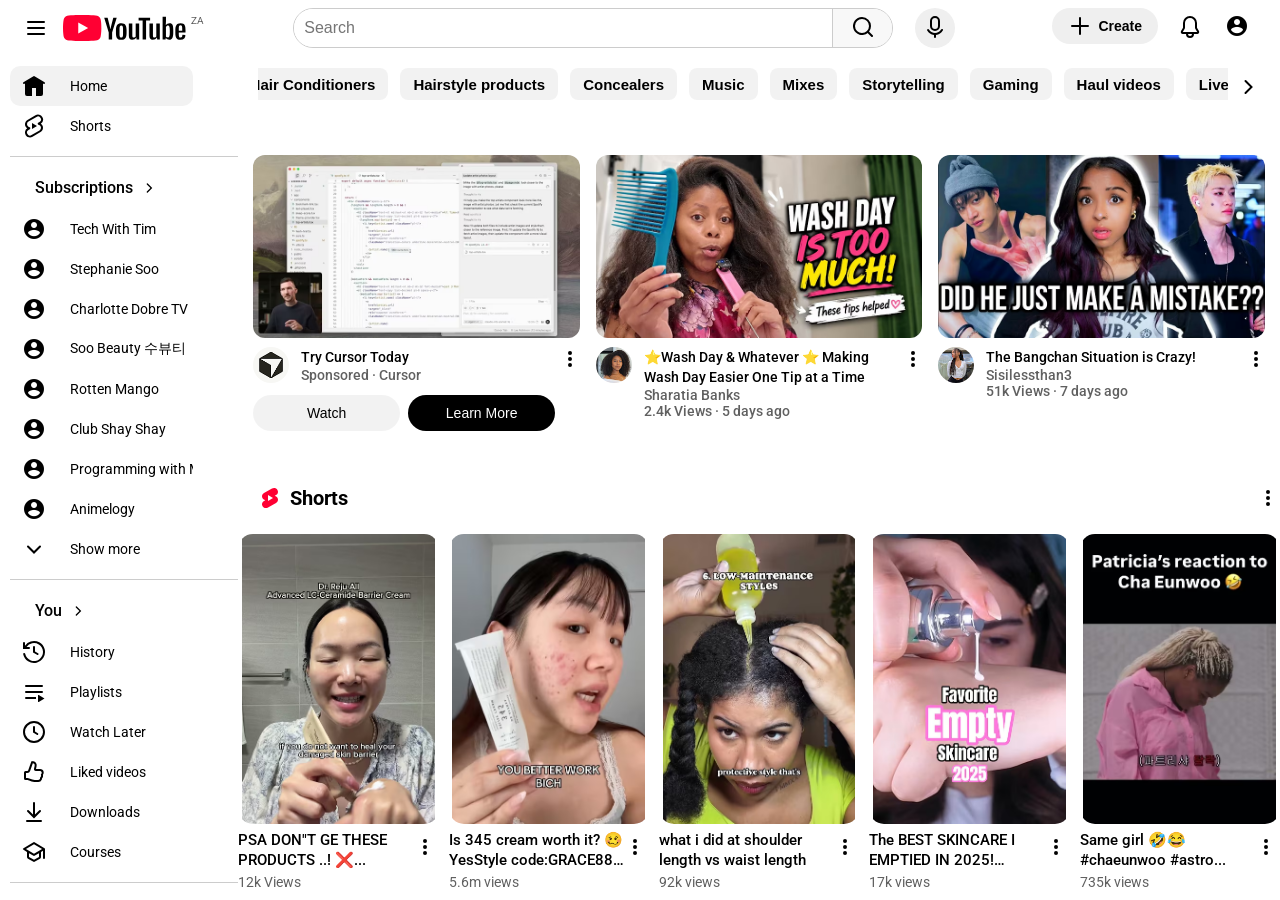
==== home.html @ f0dc00d4 "completed the dashboard and a simple generic login page" ====
<!DOCTYPE html>
<html lang="en">
  <head>
    <meta charset="UTF-8" />
    <meta name="viewport" content="width=device-width, initial-scale=1.0" />
    <meta http-equiv="X-UA-Compatible" content="ie=edge" />
    <link rel="stylesheet" href="style.css" />
    <link rel="stylesheet" href="responsive.css" />
    <link
      href="https://fonts.googleapis.com/icon?family=Material+Icons"
      rel="stylesheet"
    />
    <title>YouTube | Clone</title>
  </head>

  <body>
    <header class="navbar">
      <div class="logo">
        <img class="svg-icon" src="assets/menu.svg" alt="Menu Icon" />
        <img src="assets/logo.svg" alt="" /> <sup> ZA</sup>
      </div>
      <div class="searchbar">
        <form class="search">
          <input type="text" placeholder="Search" />
          <button><img src="assets/searchicon.svg" alt="Search Icon" /></button>
        </form>
        <button id="mic-button">
          <img
            class="icon"
            src="assets/voice_search.svg"
            alt="Voice Search Icon"
          />
        </button>
      </div>

      <div id="navigation-icons">
        <button id="create_button">
          <img src="assets/add.svg" alt="Add Icon" />
          <h3>Create</h3>
        </button>
        <button id="bell-button">
          <img
            class="icon"
            src="assets/notification.svg"
            alt="Notification Bell Icon"
          />
        </button>
        <button id="profile">
          <i class="material-icons account-icon">account_circle</i>
        </button>
      </div>
    </header>

    <!-- main starts here -->
    <main class="main">
      <!-- left section -->
      <div class="categories">
        <div class="category-section">
          <span class="category active">
            <img src="assets/home.svg" alt="Home Icon" />
            Home
          </span>
          <span class="category">
            <img src="assets/shorts.svg" alt="Shorts Icon" /> Shorts
          </span>
        </div>
        <!-- 2nd catergory section  -->

        <div class="category-section">
          <p class="category_heading">
            Subscriptions <img src="assets/arrow.svg" alt="" />
          </p>
          <span class="category">
            <i class="material-icons">account_circle</i>
            Tech With Tim
          </span>
          <span class="category">
            <i class="material-icons">account_circle</i>
            Stephanie Soo
          </span>
          <span class="category">
            <i class="material-icons">account_circle</i>
            Charlotte Dobre TV
          </span>
          <span class="category">
            <i class="material-icons">account_circle</i>
            Soo Beauty 수뷰티
          </span>
          <span class="category">
            <i class="material-icons">account_circle</i>
            Rotten Mango
          </span>
          <span class="category">
            <i class="material-icons">account_circle</i>
            Club Shay Shay
          </span>
          <span class="category">
            <i class="material-icons">account_circle</i>
            Programming with Mosh
          </span>
          <span class="category">
            <i class="material-icons">account_circle</i>
            Animelogy
          </span>
          <span class="category">
            <img src="assets/down-arrow.svg" alt="Down Arrow Icon" />
            Show more
          </span>
        </div>
        <!-- 3rd catergory section  -->
        <div class="category-section">
          <p class="category_heading">
            You <img src="assets/arrow.svg" alt="" />
          </p>
          <span class="category">
            <img src="assets/history.svg" alt="History Clock Icon" />
            History
          </span>
          <span class="category">
            <img src="assets/playlist.svg" alt="History Clock Icon" />
            Playlists
          </span>
          <span class="category">
            <img src="assets/watch-later.svg" alt="History Clock Icon" />
            Watch Later
          </span>
          <span class="category">
            <img src="assets/liked-videos.svg" alt="History Clock Icon" />
            Liked videos
          </span>
          <span class="category">
            <img src="assets/downloads.svg" alt="History Clock Icon" />
            Downloads
          </span>
          <span class="category">
            <img src="assets/courses.svg" alt="History Clock Icon" />
            Courses
          </span>
        </div>
        <!-- 4th catergory section  -->
        <div class="category-section">
          <p class="category_heading">Explore</p>
          <span class="category">
            <img src="assets/music.svg" alt="History Clock Icon" />
            Music
          </span>
          <span class="category">
            <img src="assets/gaming.svg" alt="History Clock Icon" />
            Gaming
          </span>
          <span class="category">
            <img src="assets/news.svg" alt="History Clock Icon" />
            News
          </span>
          <span class="category">
            <img src="assets/down-arrow.svg" alt="History Clock Icon" />
            Show more
          </span>
        </div>
        <!-- 5th catergory section  -->
        <div class="category-section">
          <p class="category_heading">More from YouTube</p>
          <span class="category">
            <img src="assets/youtube-premium.svg" alt="History Clock Icon" />
            YouTube Premium
          </span>
          <span class="category">
            <img src="assets/youtube-music.svg" alt="History Clock Icon" />
            YouTube Music
          </span>
          <span class="category">
            <img src="assets/youtube-kids.svg" alt="History Clock Icon" />
            YouTube Kids
          </span>
        </div>
        <!-- 6th catergory section  -->
        <div class="category-section">
          <span class="category">
            <img src="assets/reporthistory.svg" alt="History Clock Icon" />
            Report history
          </span>
        </div>

        <div class="cagories-footer">
          <div class="footer-section">
            <span>About</span>
            <span>Press</span>
            <span>Copyright</span>
            <span>Contact Us</span>
            <span>Creator</span>
            <span>Advertise</span>
            <span>Developers</span>
          </div>
          <div class="footer-section">
            <span>Terms</span>
            <span>Privacy</span>
            <span>Policy & Safety</span>
            <span>How YouTube works</span>
            <span>Test new features</span>
          </div>
          <span class="copyright">&copy; 2026 Google LLC</span>
        </div>
      </div>
      <!-- videos section -->
      <div class="videos">
        <div id="rect">
          <div class="filter-section">
            <button class="fs-btn active">All</button>
            <button class="fs-btn">Hair Conditioners</button>
            <button class="fs-btn">Hairstyle products</button>
            <button class="fs-btn">Concealers</button>
            <button class="fs-btn">Music</button>
            <button class="fs-btn">Mixes</button>
            <button class="fs-btn">Storytelling</button>
            <button class="fs-btn">Gaming</button>
            <button class="fs-btn">Haul videos</button>
            <button class="fs-btn">Live</button>
            <button class="fs-btn">AI</button>
            <!-- <button class="fs-btn">BTS</button> -->
          </div>

          <div id="next">
            <button id="next-button">
              <img src="assets/arrow.svg" alt="" />
            </button>
          </div>
        </div>
        <div class="video-grid">
          <div class="video">
            <div class="thumbnail">
              <img src="assets/cursoradv.avif" alt="" />
            </div>
            <div class="details">
              <div class="profile">
                <img src="assets/cursor.png" alt="" />
              </div>
              <div class="video-details">
                <p>Try Cursor Today</p>
                <div class="posted-by">
                  <span>Sponsored · Cursor</span>
                </div>
              </div>

              <!-- menu dots icon -->
              <div class="video-menu">
                <img src="assets/dots.svg" alt="" />
              </div>
            </div>
            <div id="ad-btn">
              <button id="ad-light">Watch</button>
              <button id="ad-dark">Learn More</button>
            </div>
          </div>
          <div class="video">
            <div class="thumbnail">
              <img src="assets/shartia.avif" alt="" />
            </div>
            <div class="details">
              <div class="profile">
                <img src="assets/shartia_profile.jpg" alt="" />
              </div>
              <div class="video-details">
                <p>
                  ⭐️Wash Day & Whatever ⭐️ Making Wash Day Easier One Tip at a
                  Time
                </p>
                <div class="posted-by">
                  <span>Sharatia Banks</span>
                  <div class="views-date">
                    <span>2.4k Views</span>
                    <span>·</span>
                    <span>5 days ago</span>
                  </div>
                </div>
              </div>
              <div class="video-menu">
                <img src="assets/dots.svg" alt="" />
              </div>
            </div>
          </div>
          <div class="video">
            <div class="thumbnail">
              <img src="assets/sisi.avif" alt="" />
            </div>
            <div class="details">
              <div class="profile">
                <img src="assets/sisi_profile.jpg" alt="" />
              </div>
              <div class="video-details">
                <p>The Bangchan Situation is Crazy!</p>
                <div class="posted-by">
                  <span>Sisilessthan3</span>
                  <div class="views-date">
                    <span>51k Views</span>
                    <span>·</span>
                    <span>7 days ago</span>
                  </div>
                </div>
              </div>
              <div class="video-menu">
                <img src="assets/dots.svg" alt="" />
              </div>
            </div>
          </div>
        </div>
        <!-- shorts -->
        <div id="shorts-section">
          <span id="rectangle-shorts">
            <img src="assets/redshorts.svg" alt="Shorts Icon in Colour" />
            <h2>Shorts</h2>
          </span>
          <span id="ellipses-dots">
            <img src="assets/dots.svg" alt="Dots" />
          </span>
        </div>
        <!-- shorts 1 -->
        <div class="shorts-grid">
          <div class="shorts">
            <img src="assets/shorts1.avif" alt="" />

            <div class="details">
              <div class="video-details">
                <p>PSA DON"T GE THESE PRODUCTS ..! ❌...</p>

                <div class="views-date">
                  <span>12k Views</span>
                </div>
              </div>
              <div class="video-menu">
                <img src="assets/dots.svg" alt="" />
              </div>
            </div>
          </div>

          <!-- shorts 2 -->

          <div class="shorts">
            <img src="assets/shorts2.avif" alt="" />

            <div class="details">
              <div class="video-details">
                <p>
                  Is 345 cream worth it? 🥴YesStyle code:GRACE888 to get $$..
                </p>

                <div class="views-date">
                  <span>5.6m views</span>
                </div>
              </div>
              <div class="video-menu">
                <img src="assets/dots.svg" alt="" />
              </div>
            </div>
          </div>

          <!-- shorts 3 -->

          <div class="shorts">
            <img src="assets/shorts3.avif" alt="" />

            <div class="details">
              <div class="video-details">
                <p>what i did at shoulder length vs waist length</p>

                <div class="views-date">
                  <span>92k views</span>
                </div>
              </div>
              <div class="video-menu">
                <img src="assets/dots.svg" alt="" />
              </div>
            </div>
          </div>

          <!-- shorts 4 -->

          <div class="shorts">
            <img src="assets/shorts4.avif" alt="" />

            <div class="details">
              <div class="video-details">
                <p>The BEST SKINCARE I EMPTIED IN 2025! #skincareempties</p>

                <div class="views-date">
                  <span>17k views</span>
                </div>
              </div>
              <div class="video-menu">
                <img src="assets/dots.svg" alt="" />
              </div>
            </div>
          </div>

          <!-- shorts 5 -->

          <div class="shorts">
            <img src="assets/shorts5.avif" alt="" />

            <div class="details">
              <div class="video-details">
                <p>Same girl 🤣😂#chaeunwoo #astro...</p>

                <div class="views-date">
                  <span>735k views</span>
                </div>
              </div>
              <div class="video-menu">
                <img src="assets/dots.svg" alt="" />
              </div>
            </div>
          </div>
        </div>

        <!-- 2nd video grid section -->
        <div class="video-grid">
          <div class="video">
            <div class="thumbnail">
              <img src="assets/v1.webp" alt="" />
            </div>
            <div class="details">
              <div class="profile">
                <img src="assets/v1_profile.jpg" alt="" />
              </div>
              <div class="video-details">
                <p>How To Learn To Code In 2026</p>
                <div class="posted-by">
                  <span>Tina Huang</span>
                  <div class="views-date">
                    <span>585k Views</span>
                    <span>·</span>
                    <span>2 months ago</span>
                  </div>
                </div>
              </div>
              <div class="video-menu">
                <img src="assets/dots.svg" alt="" />
              </div>
            </div>
          </div>

          <div class="video">
            <div class="thumbnail">
              <img src="assets/v2.webp" alt="" />
            </div>
            <div class="details">
              <div class="profile">
                <img src="assets/v2_profile.jpg" alt="" />
              </div>
              <div class="video-details">
                <p>
                  #170) WE ARE ENDING THIS! Hyperpigmentation Finale! Chemist...
                </p>
                <div class="posted-by">
                  <span>Chemist Confessions</span>
                  <div class="views-date">
                    <span>17k Views</span>
                    <span>·</span>
                    <span>2 months ago</span>
                  </div>
                </div>
              </div>
              <div class="video-menu">
                <img src="assets/dots.svg" alt="" />
              </div>
            </div>
          </div>
          <div class="video">
            <div class="thumbnail">
              <img src="assets/v3.webp" alt="" />
            </div>
            <div class="details">
              <div class="profile">
                <img src="assets/v3_profile.jpg" alt="" />
              </div>
              <div class="video-details">
                <p>
                  Playlist 1940s Vintage Jazz | Smooth Swing Classics for Cozy
                  Evenings and..
                </p>
                <div class="posted-by">
                  <span>Beret Jazz Café</span>
                  <div class="views-date">
                    <span>96 Views</span>
                    <span>·</span>
                    <span>3 days ago</span>
                  </div>
                </div>
              </div>
              <div class="video-menu">
                <img src="assets/dots.svg" alt="" />
              </div>
            </div>
          </div>

          <div class="video">
            <div class="thumbnail">
              <img src="assets/v4.webp" alt="" />
            </div>
            <div class="details">
              <div class="profile">
                <img src="assets/v4_profile.jpg" alt="" />
              </div>
              <div class="video-details">
                <p>The Truth About My Life in Korea(It's Not What You Think)</p>
                <div class="posted-by">
                  <span>Esther Imoowo</span>
                  <div class="views-date">
                    <span>9.2k views</span>
                    <span>·</span>
                    <span>3 days ago</span>
                  </div>
                </div>
              </div>
              <div class="video-menu">
                <img src="assets/dots.svg" alt="" />
              </div>
            </div>
          </div>

          <div class="video">
            <div class="thumbnail">
              <img src="assets/v5.webp" alt="" />
            </div>
            <div class="details">
              <div class="profile">
                <img src="assets/v5_profile.jpg" alt="" />
              </div>
              <div class="video-details">
                <p>
                  GUESS THE NIGERIAN (FT. NELLA ROSE, DARKEST MAN & SHTSNGIGS)
                </p>
                <div class="posted-by">
                  <span>Harry Pinero</span>
                  <div class="views-date">
                    <span>1.1m views</span>
                    <span>·</span>
                    <span>2 months ago</span>
                  </div>
                </div>
              </div>
              <div class="video-menu">
                <img src="assets/dots.svg" alt="" />
              </div>
            </div>
          </div>

          <div class="video">
            <div class="thumbnail">
              <img src="assets/v6.webp" alt="" />
            </div>
            <div class="details">
              <div class="profile">
                <img src="assets/v6_profile.jpg" alt="" />
              </div>
              <div class="video-details">
                <p>
                  Calm Productivity 🌿 R&B & lofi Beats for Peaceful Focus &
                  Flow
                </p>
                <div class="posted-by">
                  <span>Lumea Focus</span>
                  <div class="views-date">
                    <span>291k Views</span>
                    <span>·</span>
                    <span>6 months ago</span>
                  </div>
                </div>
              </div>
              <div class="video-menu">
                <img src="assets/dots.svg" alt="" />
              </div>
            </div>
          </div>

          <div class="video">
            <div class="thumbnail">
              <img src="assets/v7.webp" alt="" />
            </div>
            <div class="details">
              <div class="profile">
                <img src="assets/v7_profile.jpg" alt="" />
              </div>
              <div class="video-details">
                <p>
                  Dr. Althea 345 cream & Cleansing Balm..Honest review🌸#grwm
                  #fashio..
                </p>
                <div class="posted-by">
                  <span>Rose Benn</span>
                  <div class="views-date">
                    <span>64 views</span>
                    <span>·</span>
                    <span>1 day ago</span>
                  </div>
                </div>
              </div>
              <div class="video-menu">
                <img src="assets/dots.svg" alt="" />
              </div>
            </div>
          </div>

          <div class="video">
            <div class="thumbnail">
              <img src="assets/v8.webp" alt="" />
            </div>
            <div class="details">
              <div class="profile">
                <img src="assets/v8_profile.jpg" alt="" />
              </div>
              <div class="video-details">
                <p>
                  WELL, I TRIED THE BLUE BOTTLES..(cecred protection collection
                  review)
                </p>
                <div class="posted-by">
                  <span>WillOnAWhim</span>
                  <div class="views-date">
                    <span>26k views</span>
                    <span>·</span>
                    <span>3 weeks ago</span>
                  </div>
                </div>
              </div>
              <div class="video-menu">
                <img src="assets/dots.svg" alt="" />
              </div>
            </div>
          </div>

          <div class="video">
            <div class="thumbnail">
              <img src="assets/v9.webp" alt="" />
            </div>
            <div class="details">
              <div class="profile">
                <img src="assets/v9_profile.jpg" alt="" />
              </div>
              <div class="video-details">
                <p>THE WORKOUT SPLIT THAT TRANSFORMED MY PHYSIQUE (my...</p>
                <div class="posted-by">
                  <span>MDJ FITNESS</span>
                  <div class="views-date">
                    <span>1.9m views</span>
                    <span>·</span>
                    <span>2 years ago</span>
                  </div>
                </div>
              </div>
              <div class="video-menu">
                <img src="assets/dots.svg" alt="" />
              </div>
            </div>
          </div>

          <div class="video">
            <div class="thumbnail">
              <img src="assets/v10.webp" alt="" />
            </div>
            <div class="details">
              <div class="profile">
                <img src="assets/v10_profile.jpg" alt="" />
              </div>
              <div class="video-details">
                <p>
                  Reborn, I Wished Them Well and Married His Eldest Brother, the
                  One He...
                </p>
                <div class="posted-by">
                  <span>Love Turned Cold</span>
                  <div class="views-date">
                    <span>14k views</span>
                    <span>·</span>
                    <span>2 weeks ago</span>
                  </div>
                </div>
              </div>
              <div class="video-menu">
                <img src="assets/dots.svg" alt="" />
              </div>
            </div>
          </div>
          <div class="video">
            <div class="thumbnail">
              <img src="assets/v11.webp" alt="" />
            </div>
            <div class="details">
              <div class="profile">
                <img src="assets/v11_profile.jpg" alt="" />
              </div>
              <div class="video-details">
                <p>I Made Korean Vocabulary Impossible to Forget</p>
                <div class="posted-by">
                  <span>Korean with Ina</span>
                  <div class="views-date">
                    <span>39k views</span>
                    <span>·</span>
                    <span>11 days ago</span>
                  </div>
                </div>
              </div>
              <div class="video-menu">
                <img src="assets/dots.svg" alt="" />
              </div>
            </div>
          </div>

          <div class="video">
            <div class="thumbnail">
              <img src="assets/v12.webp" alt="" />
            </div>
            <div class="details">
              <div class="profile">
                <img src="assets/v12_profile.jpg" alt="" />
              </div>
              <div class="video-details">
                <p>How I finally got rid of my PITTED scarring</p>
                <div class="posted-by">
                  <span>Edward Avila</span>
                  <div class="views-date">
                    <span>79k views</span>
                    <span>·</span>
                    <span>12 days ago</span>
                  </div>
                </div>
              </div>
              <div class="video-menu">
                <img src="assets/dots.svg" alt="" />
              </div>
            </div>
          </div>

          <div class="video">
            <div class="thumbnail">
              <img src="assets/v13.webp" alt="" />
            </div>
            <div class="details">
              <div class="profile">
                <img src="assets/v13_profile.jpg" alt="" />
              </div>
              <div class="video-details">
                <p>If I Had 30 days To Get Lean, I'd Do This</p>
                <div class="posted-by">
                  <span>Henley Fitness</span>
                  <div class="views-date">
                    <span>96k views</span>
                    <span>·</span>
                    <span>1 month ago</span>
                  </div>
                </div>
              </div>
              <div class="video-menu">
                <img src="assets/dots.svg" alt="" />
              </div>
            </div>
          </div>

          <div class="video">
            <div class="thumbnail">
              <img src="assets/v14.webp" alt="" />
            </div>
            <div class="details">
              <div class="profile">
                <img src="assets/v14_profile.jpg" alt="" />
              </div>
              <div class="video-details">
                <p>
                  Every Product I've Emptied in 2026 (and What I'd Rebuy 👀)
                </p>
                <div class="posted-by">
                  <span>Hyram</span>
                  <div class="views-date">
                    <span>39k views</span>
                    <span>·</span>
                    <span>13 days ago</span>
                  </div>
                </div>
              </div>
              <div class="video-menu">
                <img src="assets/dots.svg" alt="" />
              </div>
            </div>
          </div>

          <div class="video">
            <div class="thumbnail">
              <img src="assets/v15.webp" alt="" />
            </div>
            <div class="details">
              <div class="profile">
                <img src="assets/v15_profile.jpg" alt="" />
              </div>
              <div class="video-details">
                <p>
                  Late Night Smooth R&B Playlist ♟️ Chill vibe (The Queen's
                  Gambit Tribute)
                </p>
                <div class="posted-by">
                  <span>Soft Room</span>
                  <div class="views-date">
                    <span>376 views</span>
                    <span>·</span>
                    <span>1 day ago</span>
                  </div>
                </div>
              </div>
              <div class="video-menu">
                <img src="assets/dots.svg" alt="" />
              </div>
            </div>
          </div>

          <div class="video">
            <div class="thumbnail">
              <img src="assets/v16.jpg" alt="" />
            </div>
            <div class="details">
              <div class="profile"></div>
              <div class="video-details">
                <p>
                  Mix - [CHOREOGRAPHY] BTS (방탄소년단) '달려 라 방탄 (RUN BTS)'
                  Dance Practice
                </p>
                <div class="posted-by">
                  <span>BTS, Miguel, j-hope and more</span>
                </div>
              </div>
              <div class="video-menu">
                <img src="assets/dots.svg" alt="" />
              </div>
            </div>
          </div>

          <div class="video">
            <div class="thumbnail">
              <img src="assets/v17.webp" alt="" />
            </div>
            <div class="details">
              <div class="profile">
                <img src="assets/v17_profile.jpg" alt="" />
              </div>
              <div class="video-details">
                <p>Every Deep Core Mistake And How To Fix Them</p>
                <div class="posted-by">
                  <span>Meli</span>
                  <div class="views-date">
                    <span>142k views</span>
                    <span>·</span>
                    <span>2 weeks ago</span>
                  </div>
                </div>
              </div>
              <div class="video-menu">
                <img src="assets/dots.svg" alt="" />
              </div>
            </div>
          </div>

          <div class="video">
            <div class="thumbnail">
              <img src="assets/v18.webp" alt="" />
            </div>
            <div class="details">
              <div class="profile">
                <img src="assets/v18_profile.jpg" alt="" />
              </div>
              <div class="video-details">
                <p>
                  The Exact 30-Day Protocol That Reversed My Gut Damage, Acne
                  &...
                </p>
                <div class="posted-by">
                  <span>Health Coach Kayo | Nutritionist</span>
                  <div class="views-date">
                    <span>80k views</span>
                    <span>·</span>
                    <span>1 month ago</span>
                  </div>
                </div>
              </div>
              <div class="video-menu">
                <img src="assets/dots.svg" alt="" />
              </div>
            </div>
          </div>

          <div class="video">
            <div class="thumbnail">
              <img src="assets/v19.webp" alt="" />
            </div>
            <div class="details">
              <div class="profile">
                <img src="assets/v19_profile.jpg" alt="" />
              </div>
              <div class="video-details">
                <p>Best of Got Damned 👉 Seasons 20 & 21 | Wild 'N Out</p>
                <div class="posted-by">
                  <span>Wild 'N Out</span>
                  <div class="views-date">
                    <span>1.8m views</span>
                    <span>·</span>
                    <span>4 months ago</span>
                  </div>
                </div>
              </div>
              <div class="video-menu">
                <img src="assets/dots.svg" alt="" />
              </div>
            </div>
          </div>

          <div class="video">
            <div class="thumbnail">
              <img src="assets/v20.webp" alt="" />
            </div>
            <div class="details">
              <div class="profile">
                <img src="assets/v20_profile.jpg" alt="" />
              </div>
              <div class="video-details">
                <p>
                  Vlog🥊3 | balancing lifting & kickboxing, what I eat, new
                  routine, making steam..
                </p>
                <div class="posted-by">
                  <span>Dodo</span>
                  <div class="views-date">
                    <span>108k views</span>
                    <span>·</span>
                    <span>4 daysago</span>
                  </div>
                </div>
              </div>
              <div class="video-menu">
                <img src="assets/dots.svg" alt="" />
              </div>
            </div>
          </div>

          <div class="video">
            <div class="thumbnail">
              <img src="assets/v21.webp" alt="" />
            </div>
            <div class="details">
              <div class="profile">
                <img src="assets/v21_profile.jpg" alt="" />
              </div>
              <div class="video-details">
                <p>Koreans react to How beautiful SOUTH AFRICA Is!</p>
                <div class="posted-by">
                  <span>Awesome World</span>
                  <div class="views-date">
                    <span>443k views</span>
                    <span>·</span>
                    <span>1 month ago</span>
                  </div>
                </div>
              </div>
              <div class="video-menu">
                <img src="assets/dots.svg" alt="" />
              </div>
            </div>
          </div>
        </div>

        <!-- video section ends -->
      </div>
    </main>
  </body>
</html>
---- style.css ----
@import url("https://fonts.googleapis.com/css2?family=Roboto:ital,wght@0,100;0,300;0,400;0,500;0,700;0,900;1,100;1,300;1,400;1,500;1,700;1,900&display=swap");

* {
  margin: 0;
  padding: 0;
  box-sizing: border-box;
}

body {
  font-family: "Roboto", sans-serif;
}

.navbar {
  display: flex;
  justify-content: space-between;
  align-items: center;
  height: 56px;
  padding: 0 16px;
  position: sticky;
  top: 0;
  background: white;
}
.navbar .logo {
  display: flex;
  align-items: center;
  margin-left: 8px;
}
.logo .svg-icon {
  height: 24px;
  width: 24px;
  margin: 0;
}
.logo img {
  width: 123px;
  margin-left: 15px;
}
.logo sup {
  color: rgb(96, 96, 96);
  font-size: 10px;
  margin-left: 5px;
  margin-bottom: 15px;
}
.navbar .searchbar {
  display: flex;
}

.search {
  display: flex;
  border: 1px solid #cccccc;
  width: 600px;
  height: 40px;
  margin-right: 10px;
  border-radius: 40px;
  overflow: hidden;
}
.search input {
  border: none;
  width: 90%;
  padding-left: 10px;
  font-size: 16px;
  border: none;
}
.search button {
  border: none;
  border-left: 1px solid #cccccc;
  width: 10%;
  background-color: rgb(248, 248, 248);
}

#mic-button {
  height: 40px;
  width: 40px;
  border-radius: 40px;
  /* background-image: url(assets/voice_search.svg);
  background-size: cover; */
  border: none;
  margin-left: 12px;
}
.icon {
  height: 24px;
  width: 24px;
}

#navigation-icons {
  display: flex;
  flex-direction: row;
  justify-content: space-between;
}
#create_button {
  display: flex;
  align-items: center;
  justify-content: center;
  gap: 6px;
  width: auto;
  height: 36px;
  line-height: 36px;
  margin-right: auto;
  padding: 0 16px 0 16px;
  margin-left: 8px;
  border-radius: 40px;
  border: none;
}
#create_button h3 {
  font-size: 14px;
}
#bell-button {
  height: 40px;
  width: 40px;
  border: none;
  margin-left: 12px;
  background-color: white;
}
#profile {
  width: 54px;
  height: 34px;
  padding-top: 6px;
  background-color: white;
  border: none;
  display: flex;
  justify-content: center;
}
.account-icon {
  width: 32px;
  height: 32px;
}

.main {
  height: calc(100vh - 56px);
  display: flex;
  overflow: hidden;
}

.categories {
  width: 230px;
  height: 100%;
  background: white;
  overflow-y: scroll;
  margin-left: 10px;
  /* padding: 0 12px 0 12px; */
}
.category-section {
  border-bottom: 1px solid #ccc;
  margin-top: 10px;
}
.category-section .category:last-child {
  margin-bottom: 10px;
}
.category_heading {
  margin: 20px 0px 10px 25px;

  display: flex;
  align-items: center;
  justify-content: flex-start;

  font-size: 16px;
  font-weight: 500;
  line-height: 22px;
}
.category_heading img {
  margin-left: 8px;
  height: 16px;
  width: 16px;
}
.category {
  width: 80%;
  white-space: nowrap;
  overflow: hidden;
  text-overflow: ellipsis;
  display: flex;
  align-items: center;
  height: 40px;
  padding: 0 12px;
  font-size: 14px;
  font-weight: 400;
  cursor: pointer;
}
.category img {
  margin-right: 24px;
}
.category:hover {
  background: rgba(0, 0, 0, 0.05);
  border-radius: 10px;
}
.active {
  background: rgba(0, 0, 0, 0.05);
  border-radius: 10px;
}
.active:hover {
  background: #f2f2f2;
}

.category i {
  margin-right: 24px;
}

.cagories-footer {
  padding: 25px;
}
.footer-section {
  margin-bottom: 12px;
}
.footer-section span {
  font-size: 13px;
  font-weight: 500;
  margin-right: 5px;
  color: #606060;
  cursor: pointer;
}
.copyright {
  color: #606060;
  font-size: 13px;
  font-weight: 400;
  margin-bottom: 20px;
}

.videos {
  width: calc(100vw - 230px);
  height: 100%;
  /* background: #f9f9f9; */
  overflow-y: scroll;
  /* border-top: 1px solid #cccccc; */
}
#rect {
  display: flex;
}
.filter-section {
  display: flex;
  justify-content: center;
  flex-direction: row;
  overflow-x: hidden;
  height: 56px;
  margin-left: 20px;
}
.filter-section .active {
  background-color: black;
  color: white;
  border: 1px solid black;
}
.fs-btn {
  width: auto;
  color: black;
  height: 32px;
  white-space: nowrap;
  background-color: rgba(0, 0, 0, 0.05);
  font-size: 15px;
  font-weight: 600;
  margin: 12px 12px 12px 0;
  padding: 0 12px;
  border-radius: 8px;
  border: 1px solid #0000;
  cursor: pointer;
}

#next-button {
  width: 40px;
  height: 40px;
  margin: 12px 12px 12px 0;
  background-color: white;
  border: 1px solid #0000;
  border-radius: 50%;
  cursor: pointer;
}

.video-grid {
  display: grid;
  grid-template-columns: repeat(3, 1fr);
  gap: 24px 16px;
  padding: 15px;
  /* overflow: auto; */
  margin-top: 20px;
}
.video {
  width: 100%;
  margin-right: 10px;
  margin-bottom: 32px;
}
.video .thumbnail img {
  width: 100%;
  border-radius: 12px;
}
.videos .details {
  display: flex;
  /* justify-content: space-between; */
  margin-top: 5px;
  width: 90%;
  position: relative;
}
.video .profile {
  margin-right: 12px;
  height: 36px;
}
.video .profile img {
  border-radius: 50%;
  width: 36px;
  height: 36px;
}
.video .video-details p {
  font-size: 14px;
  font-weight: 500;
  line-height: 20px;

  display: -webkit-box;
  -webkit-box-orient: vertical;
  -webkit-line-clamp: 2;
  line-clamp: 2;
  overflow: hidden;
}
.video .posted-by {
  font-size: 14px;
  font-weight: 500;
  color: #606060;
}
.video .video-menu {
  position: absolute;
  right: -12%;
}
#ad-light {
  padding: 0 16px;
  border-radius: 18px;
  width: 45%;
  font-size: 14px;
  font-weight: 500;
  margin-right: 4px;
  color: black;
  background-color: rgba(0, 0, 0, 0.05);
  border: 1px solid #0000;
  height: 36px;
}

#ad-dark {
  padding: 0 16px;
  border-radius: 18px;
  width: 45%;
  font-size: 14px;
  font-weight: 500;

  color: white;
  background-color: black;
  border: 1px solid #0000;
  height: 36px;
}
#ad-btn {
  width: 100%;
  margin-top: 12px;
}

#shorts-section {
  display: flex;
  flex-direction: row;
  width: 100%;
  height: 40px;
  justify-content: space-between;
  align-items: center;
  margin: 0 0 16px 8px;
}
#shorts-section img {
  margin-right: 8px;
}
#rectangle-shorts {
  /* width: 100%; */
  display: flex;
  align-items: center;
  /* justify-content: start; */
  height: 40px;
  padding: 0 12px;

  cursor: pointer;
}
#rectangle-shorts h2 {
  font-size: 20px;
}
#ellipses-dots {
  display: flex;
}
.shorts-grid {
  display: grid;
  grid-template-columns: repeat(5, 1fr);
  gap: 10px;
}

.shorts {
  width: 100%;
  height: auto;
  position: relative;
}

.shorts img {
  width: 100%;
  aspect-ratio: 9 / 13;
  object-fit: contain;
  border-radius: 15px;
}

.shorts .details {
  margin-top: 2px;
}

.shorts .video-details p {
  font-size: 15px;
  font-weight: 500;
  line-height: 20px;

  display: -webkit-box;
  -webkit-box-orient: vertical;
  -webkit-line-clamp: 2;
  line-clamp: 2;
  overflow: hidden;
}
.shorts .views-date {
  color: #606060;
  font-size: 14px;
  margin-top: 4px;
}
.shorts .video-menu {
  position: absolute;
  right: -10%;
}
---- responsive.css ----
@media (max-width: 480px) {
  .form-container {
    padding: 60px 30px;
  }
  .navbar .searchbar {
    display: none;
  }
  .search {
    display: none;
  }
  #mic-button {
    display: none;
  }
  .icon {
    display: none;
  }
  #navigation-icons {
    display: none;
  }
  #create_button {
    display: none;
  }
  #bell-button {
    display: none;
  }
  #profile {
    display: none;
  }
  .account-icon {
    display: none;
  }
  .categories {
    display: none;
  }

  .videos {
    width: 100%;
  }
  .filter-section {
    justify-content: space-between;
    margin-left: 20px;
  }
  .filter-section .fs-btn:nth-of-type(n + 4) {
    display: none;
  }
  .fs-btn {
    font-size: 14px;
    /* white-space: nowrap; */
  }
  #next-button {
    position: absolute;
  }
  .video-grid {
    display: flex;
    flex-direction: column;
    margin-top: 5px;
    gap: 0;
  }
  /* .videos .details {
    padding-right: 24px;
  } */
  .shorts-grid {
    display: flex;
    gap: 0;
    margin: 0 4px;
  }
  .shorts-grid .shorts:nth-of-type(n + 3) {
    display: none;
  }
}
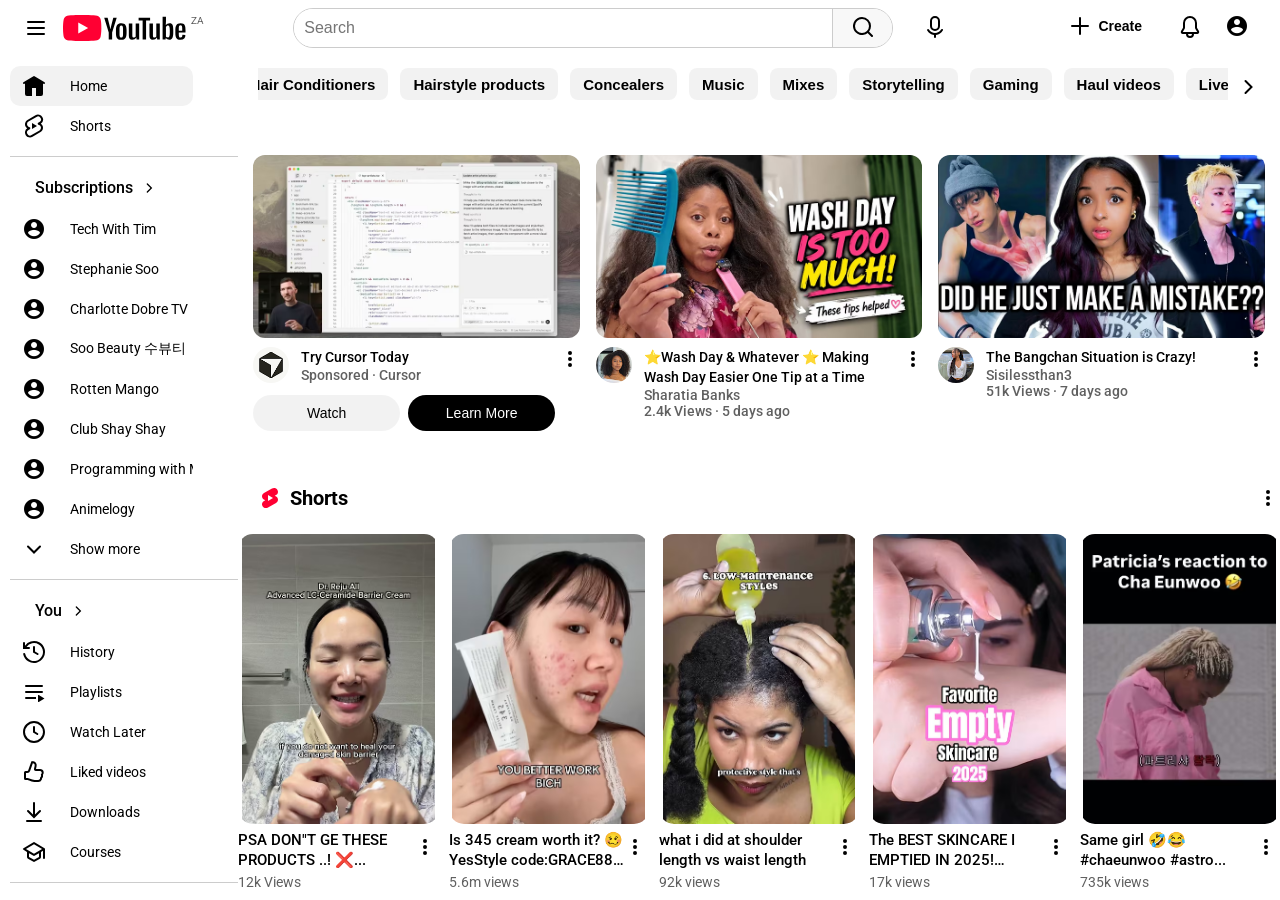
==== commit 71576b9c: "added dark mode that changes based on the user's system settings using cursor AI" ====
--- a/home.html
+++ b/home.html
@@ -17,7 +17,17 @@
     <header class="navbar">
       <div class="logo">
         <img class="svg-icon" src="assets/menu.svg" alt="Menu Icon" />
-        <img src="assets/logo.svg" alt="" /> <sup> ZA</sup>
+        <img
+          src="assets/logo.svg"
+          alt="YouTube"
+          class="logo-img logo-img--light"
+        />
+        <img
+          src="assets/lightlogo.svg"
+          alt="YouTube"
+          class="logo-img logo-img--dark"
+        />
+        <sup> ZA</sup>
       </div>
       <div class="searchbar">
         <form class="search">
--- a/style.css
+++ b/style.css
@@ -1,4 +1,46 @@
 @import url("https://fonts.googleapis.com/css2?family=Roboto:ital,wght@0,100;0,300;0,400;0,500;0,700;0,900;1,100;1,300;1,400;1,500;1,700;1,900&display=swap");
+
+:root {
+  color-scheme: light dark;
+
+  --color-bg-primary: #ffffff;
+  --color-bg-secondary: rgb(248, 248, 248);
+  --color-bg-hover: rgba(0, 0, 0, 0.05);
+  --color-bg-hover-strong: #f2f2f2;
+  --color-text-primary: #000000;
+  --color-text-secondary: #606060;
+  --color-text-muted: rgb(96, 96, 96);
+  --color-border: #cccccc;
+  --color-filter-chip-bg: rgba(0, 0, 0, 0.05);
+  --color-filter-active-bg: #000000;
+  --color-filter-active-text: #ffffff;
+  --color-filter-active-border: #000000;
+  --color-ad-light-text: #000000;
+  --color-ad-light-bg: rgba(0, 0, 0, 0.05);
+  --color-ad-dark-text: #ffffff;
+  --color-ad-dark-bg: #000000;
+}
+
+@media (prefers-color-scheme: dark) {
+  :root {
+    --color-bg-primary: #0f0f0f;
+    --color-bg-secondary: #222222;
+    --color-bg-hover: rgba(255, 255, 255, 0.1);
+    --color-bg-hover-strong: rgba(255, 255, 255, 0.15);
+    --color-text-primary: #f1f1f1;
+    --color-text-secondary: #aaaaaa;
+    --color-text-muted: #aaaaaa;
+    --color-border: #3f3f3f;
+    --color-filter-chip-bg: rgba(255, 255, 255, 0.1);
+    --color-filter-active-bg: #f1f1f1;
+    --color-filter-active-text: #0f0f0f;
+    --color-filter-active-border: #f1f1f1;
+    --color-ad-light-text: #f1f1f1;
+    --color-ad-light-bg: rgba(255, 255, 255, 0.1);
+    --color-ad-dark-text: #0f0f0f;
+    --color-ad-dark-bg: #f1f1f1;
+  }
+}
 
 * {
   margin: 0;
@@ -8,6 +50,8 @@
 
 body {
   font-family: "Roboto", sans-serif;
+  background-color: var(--color-bg-primary);
+  color: var(--color-text-primary);
 }
 
 .navbar {
@@ -18,64 +62,77 @@
   padding: 0 16px;
   position: sticky;
   top: 0;
-  background: white;
-}
+  background: var(--color-bg-primary);
+}
+
 .navbar .logo {
   display: flex;
   align-items: center;
   margin-left: 8px;
 }
+
 .logo .svg-icon {
   height: 24px;
   width: 24px;
   margin: 0;
 }
-.logo img {
+
+.logo img,
+.logo-img {
   width: 123px;
   margin-left: 15px;
 }
+
+.logo-img--dark {
+  display: none;
+}
+
 .logo sup {
-  color: rgb(96, 96, 96);
+  color: var(--color-text-muted);
   font-size: 10px;
   margin-left: 5px;
   margin-bottom: 15px;
 }
+
 .navbar .searchbar {
   display: flex;
 }
 
 .search {
   display: flex;
-  border: 1px solid #cccccc;
+  border: 1px solid var(--color-border);
   width: 600px;
   height: 40px;
   margin-right: 10px;
   border-radius: 40px;
   overflow: hidden;
 }
+
 .search input {
   border: none;
   width: 90%;
   padding-left: 10px;
   font-size: 16px;
-  border: none;
-}
+  background-color: var(--color-bg-primary);
+  color: var(--color-text-primary);
+}
+
 .search button {
   border: none;
-  border-left: 1px solid #cccccc;
+  border-left: 1px solid var(--color-border);
   width: 10%;
-  background-color: rgb(248, 248, 248);
+  background-color: var(--color-bg-secondary);
 }
 
 #mic-button {
   height: 40px;
   width: 40px;
   border-radius: 40px;
-  /* background-image: url(assets/voice_search.svg);
-  background-size: cover; */
   border: none;
   margin-left: 12px;
-}
+  background-color: var(--color-bg-primary);
+}
+
 .icon {
   height: 24px;
   width: 24px;
@@ -86,6 +143,7 @@
   flex-direction: row;
   justify-content: space-between;
 }
+
 #create_button {
   display: flex;
   align-items: center;
@@ -99,26 +157,33 @@
   margin-left: 8px;
   border-radius: 40px;
   border: none;
-}
+  background-color: var(--color-bg-primary);
+  color: var(--color-text-primary);
+}
+
 #create_button h3 {
   font-size: 14px;
 }
+
 #bell-button {
   height: 40px;
   width: 40px;
   border: none;
   margin-left: 12px;
-  background-color: white;
-}
+  background-color: var(--color-bg-primary);
+}
+
 #profile {
   width: 54px;
   height: 34px;
   padding-top: 6px;
-  background-color: white;
+  background-color: var(--color-bg-primary);
   border: none;
   display: flex;
   justify-content: center;
-}
+  color: var(--color-text-primary);
+}
+
 .account-icon {
   width: 32px;
   height: 32px;
@@ -133,34 +198,36 @@
 .categories {
   width: 230px;
   height: 100%;
-  background: white;
+  background: var(--color-bg-primary);
   overflow-y: scroll;
   margin-left: 10px;
-  /* padding: 0 12px 0 12px; */
-}
+}
+
 .category-section {
-  border-bottom: 1px solid #ccc;
+  border-bottom: 1px solid var(--color-border);
   margin-top: 10px;
 }
+
 .category-section .category:last-child {
   margin-bottom: 10px;
 }
+
 .category_heading {
   margin: 20px 0px 10px 25px;
-
   display: flex;
   align-items: center;
   justify-content: flex-start;
-
   font-size: 16px;
   font-weight: 500;
   line-height: 22px;
 }
+
 .category_heading img {
   margin-left: 8px;
   height: 16px;
   width: 16px;
 }
+
 .category {
   width: 80%;
   white-space: nowrap;
@@ -174,19 +241,23 @@
   font-weight: 400;
   cursor: pointer;
 }
+
 .category img {
   margin-right: 24px;
 }
+
 .category:hover {
-  background: rgba(0, 0, 0, 0.05);
+  background: var(--color-bg-hover);
   border-radius: 10px;
 }
+
 .active {
-  background: rgba(0, 0, 0, 0.05);
+  background: var(--color-bg-hover);
   border-radius: 10px;
 }
+
 .active:hover {
-  background: #f2f2f2;
+  background: var(--color-bg-hover-strong);
 }
 
 .category i {
@@ -196,18 +267,21 @@
 .cagories-footer {
   padding: 25px;
 }
+
 .footer-section {
   margin-bottom: 12px;
 }
+
 .footer-section span {
   font-size: 13px;
   font-weight: 500;
   margin-right: 5px;
-  color: #606060;
+  color: var(--color-text-secondary);
   cursor: pointer;
 }
+
 .copyright {
-  color: #606060;
+  color: var(--color-text-secondary);
   font-size: 13px;
   font-weight: 400;
   margin-bottom: 20px;
@@ -216,13 +290,13 @@
 .videos {
   width: calc(100vw - 230px);
   height: 100%;
-  /* background: #f9f9f9; */
   overflow-y: scroll;
-  /* border-top: 1px solid #cccccc; */
-}
+}
+
 #rect {
   display: flex;
 }
+
 .filter-section {
   display: flex;
   justify-content: center;
@@ -231,23 +305,25 @@
   height: 56px;
   margin-left: 20px;
 }
+
 .filter-section .active {
-  background-color: black;
-  color: white;
-  border: 1px solid black;
-}
+  background-color: var(--color-filter-active-bg);
+  color: var(--color-filter-active-text);
+  border: 1px solid var(--color-filter-active-border);
+}
+
 .fs-btn {
   width: auto;
-  color: black;
+  color: var(--color-text-primary);
   height: 32px;
   white-space: nowrap;
-  background-color: rgba(0, 0, 0, 0.05);
+  background-color: var(--color-filter-chip-bg);
   font-size: 15px;
   font-weight: 600;
   margin: 12px 12px 12px 0;
   padding: 0 12px;
   border-radius: 8px;
-  border: 1px solid #0000;
+  border: 1px solid transparent;
   cursor: pointer;
 }
 
@@ -255,8 +331,8 @@
   width: 40px;
   height: 40px;
   margin: 12px 12px 12px 0;
-  background-color: white;
-  border: 1px solid #0000;
+  background-color: var(--color-bg-primary);
+  border: 1px solid transparent;
   border-radius: 50%;
   cursor: pointer;
 }
@@ -266,54 +342,60 @@
   grid-template-columns: repeat(3, 1fr);
   gap: 24px 16px;
   padding: 15px;
-  /* overflow: auto; */
   margin-top: 20px;
 }
+
 .video {
   width: 100%;
   margin-right: 10px;
   margin-bottom: 32px;
 }
+
 .video .thumbnail img {
   width: 100%;
   border-radius: 12px;
 }
+
 .videos .details {
   display: flex;
-  /* justify-content: space-between; */
   margin-top: 5px;
   width: 90%;
   position: relative;
 }
+
 .video .profile {
   margin-right: 12px;
   height: 36px;
 }
+
 .video .profile img {
   border-radius: 50%;
   width: 36px;
   height: 36px;
 }
+
 .video .video-details p {
   font-size: 14px;
   font-weight: 500;
   line-height: 20px;
-
   display: -webkit-box;
   -webkit-box-orient: vertical;
   -webkit-line-clamp: 2;
   line-clamp: 2;
   overflow: hidden;
 }
+
 .video .posted-by {
   font-size: 14px;
   font-weight: 500;
-  color: #606060;
-}
+  color: var(--color-text-secondary);
+}
+
 .video .video-menu {
   position: absolute;
   right: -12%;
 }
+
 #ad-light {
   padding: 0 16px;
   border-radius: 18px;
@@ -321,9 +403,9 @@
   font-size: 14px;
   font-weight: 500;
   margin-right: 4px;
-  color: black;
-  background-color: rgba(0, 0, 0, 0.05);
-  border: 1px solid #0000;
+  color: var(--color-ad-light-text);
+  background-color: var(--color-ad-light-bg);
+  border: 1px solid transparent;
   height: 36px;
 }
 
@@ -333,12 +415,12 @@
   width: 45%;
   font-size: 14px;
   font-weight: 500;
-
-  color: white;
-  background-color: black;
-  border: 1px solid #0000;
+  color: var(--color-ad-dark-text);
+  background-color: var(--color-ad-dark-bg);
+  border: 1px solid transparent;
   height: 36px;
 }
+
 #ad-btn {
   width: 100%;
   margin-top: 12px;
@@ -353,25 +435,27 @@
   align-items: center;
   margin: 0 0 16px 8px;
 }
+
 #shorts-section img {
   margin-right: 8px;
 }
+
 #rectangle-shorts {
-  /* width: 100%; */
-  display: flex;
-  align-items: center;
-  /* justify-content: start; */
+  display: flex;
+  align-items: center;
   height: 40px;
   padding: 0 12px;
-
   cursor: pointer;
 }
+
 #rectangle-shorts h2 {
   font-size: 20px;
 }
+
 #ellipses-dots {
   display: flex;
 }
+
 .shorts-grid {
   display: grid;
   grid-template-columns: repeat(5, 1fr);
@@ -399,19 +483,39 @@
   font-size: 15px;
   font-weight: 500;
   line-height: 20px;
-
   display: -webkit-box;
   -webkit-box-orient: vertical;
   -webkit-line-clamp: 2;
   line-clamp: 2;
   overflow: hidden;
 }
+
 .shorts .views-date {
-  color: #606060;
+  color: var(--color-text-secondary);
   font-size: 14px;
   margin-top: 4px;
 }
+
 .shorts .video-menu {
   position: absolute;
   right: -10%;
 }
+
+@media (prefers-color-scheme: dark) {
+  .logo-img--light {
+    display: none;
+  }
+
+  .logo-img--dark {
+    display: inline;
+  }
+
+  .navbar img:not(.logo-img),
+  .category img,
+  .video-menu img,
+  #next-button img,
+  .search button img,
+  #ellipses-dots img {
+    filter: brightness(0) invert(1);
+  }
+}
